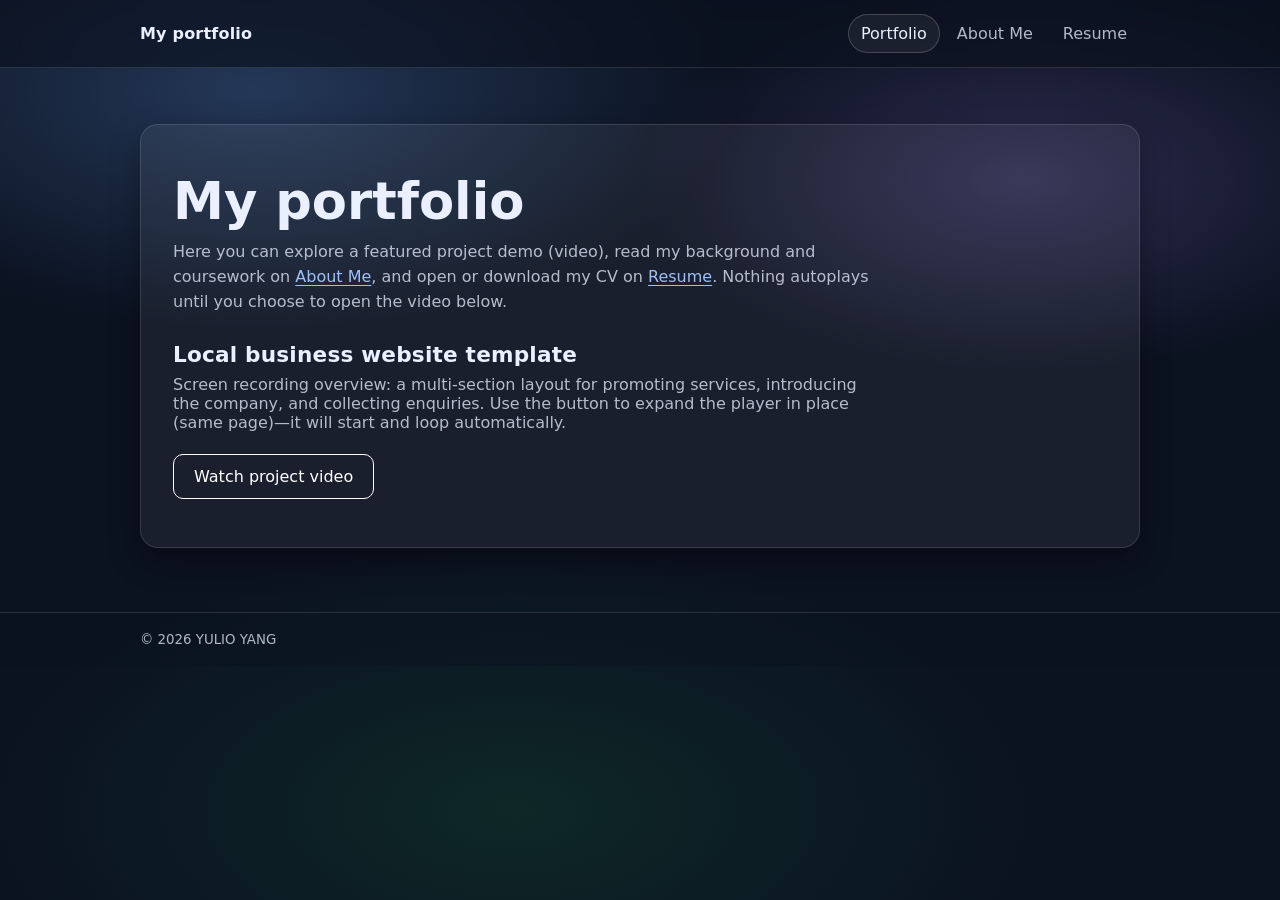
==== index.html @ 3e05c76d "remove large video file" ====
<!doctype html>
<html lang="en">
  <head>
    <meta charset="UTF-8" />
    <meta name="viewport" content="width=device-width, initial-scale=1.0" />
    <title>My portfolio</title>
    <link rel="stylesheet" href="./styles.css" />
  </head>
  <body>
    <header class="site-header">
      <nav class="nav" aria-label="Primary">
        <a class="brand" href="./index.html">My portfolio</a>
        <ul class="nav-links">
          <li><a class="is-active" href="./index.html">Portfolio</a></li>
          <li><a href="./about.html">About Me</a></li>
          <li><a href="./resume.html">Resume</a></li>
        </ul>
      </nav>
    </header>

    <main class="container">
      <section class="hero" aria-label="Home">
        <header class="site-intro">
          <h1>My portfolio</h1>
          <p class="muted site-intro-lead">
            Here you can explore a featured project demo (video), read my background and coursework on
            <a href="./about.html">About Me</a>, and open or download my CV on
            <a href="./resume.html">Resume</a>. Nothing autoplays until you choose to open the video below.
          </p>
        </header>

        <article class="portfolio-item">
          <h2 class="portfolio-item-title">Local business website template</h2>
          <p class="muted portfolio-item-desc">
            Screen recording overview: a multi-section layout for promoting services, introducing the company, and
            collecting enquiries. Use the button to expand the player in place (same page)—it will start and loop
            automatically.
          </p>

          <button
            type="button"
            class="btn btn-outline btn-expand"
            id="toggle-portfolio-video"
            aria-expanded="false"
            aria-controls="portfolio-video-panel"
          >
            Watch project video
          </button>

          <div id="portfolio-video-panel" class="video-expand-panel" hidden>
            <div class="embed-wrap media" aria-label="YouTube video">
              <iframe
                id="yt-embed"
                title="Local business website template — demo"
                allow="accelerometer; autoplay; clipboard-write; encrypted-media; gyroscope; picture-in-picture; web-share"
                allowfullscreen
                loading="lazy"
              ></iframe>
            </div>
            <p class="muted video-caption">
              This demo walks through a template tailored for a local business: clear service highlights, an
              about-the-company section, and an enquiry form so visitors can reach out or request more information.
            </p>
          </div>
        </article>
      </section>
    </main>

    <footer class="site-footer">
      <small>© <span id="year">2026</span> YULIO YANG</small>
    </footer>

    <script>
      (function () {
        var btn = document.getElementById("toggle-portfolio-video");
        var panel = document.getElementById("portfolio-video-panel");
        var iframe = document.getElementById("yt-embed");
        var ytBase = "https://www.youtube.com/embed/Iy7rHzOkc2o";
        var params =
          "autoplay=1&loop=1&playlist=Iy7rHzOkc2o&rel=0&modestbranding=1";
        if (!btn || !panel || !iframe) return;

        btn.addEventListener("click", function () {
          var willOpen = panel.hasAttribute("hidden");
          if (willOpen) {
            panel.removeAttribute("hidden");
            btn.setAttribute("aria-expanded", "true");
            if (!iframe.getAttribute("src")) {
              iframe.src = ytBase + "?" + params;
            }
            btn.textContent = "Hide project video";
          } else {
            panel.setAttribute("hidden", "");
            btn.setAttribute("aria-expanded", "false");
            iframe.src = "";
            btn.textContent = "Watch project video";
          }
        });
      })();
    </script>
  </body>
</html>
---- styles.css ----
:root{
  --bg: #0b1220;
  --panel: rgba(255, 255, 255, 0.06);
  --text: #eaf0ff;
  --muted: rgba(234, 240, 255, 0.75);
  --border: rgba(255, 255, 255, 0.12);
  --shadow: 0 12px 30px rgba(0, 0, 0, 0.35);
}

*{ box-sizing: border-box; }

html, body { height: 100%; }

body{
  margin: 0;
  font-family: ui-sans-serif, system-ui, -apple-system, Segoe UI, Roboto, Arial, "Noto Sans", "Liberation Sans", sans-serif;
  color: var(--text);
  background:
    radial-gradient(800px 400px at 20% 10%, rgba(110, 168, 254, 0.25), transparent 60%),
    radial-gradient(700px 350px at 80% 20%, rgba(167, 139, 250, 0.22), transparent 55%),
    radial-gradient(900px 450px at 40% 90%, rgba(34, 197, 94, 0.12), transparent 60%),
    var(--bg);
}

a{
  color: inherit;
  text-decoration: none;
}

.container{
  width: min(1000px, calc(100% - 2rem));
  margin: 0 auto;
  padding: 2rem 0 4rem;
}

.site-header{
  position: sticky;
  top: 0;
  z-index: 10;
  backdrop-filter: blur(10px);
  background: rgba(11, 18, 32, 0.65);
  border-bottom: 1px solid var(--border);
}

.nav{
  width: min(1000px, calc(100% - 2rem));
  margin: 0 auto;
  padding: 0.9rem 0;
  display: flex;
  align-items: center;
  justify-content: space-between;
  gap: 1rem;
}

.brand{
  font-weight: 700;
  letter-spacing: 0.2px;
}

.nav-links{
  list-style: none;
  padding: 0;
  margin: 0;
  display: flex;
  align-items: center;
  gap: 0.25rem;
}

.nav-links a{
  display: inline-flex;
  padding: 0.55rem 0.75rem;
  border-radius: 999px;
  border: 1px solid transparent;
  color: var(--muted);
}

.nav-links a:hover,
.nav-links a:focus-visible{
  color: var(--text);
  border-color: var(--border);
  background: rgba(255, 255, 255, 0.06);
  outline: none;
}

.hero{
  margin-top: 1.5rem;
  padding: 3rem 2rem;
  background: var(--panel);
  border: 1px solid var(--border);
  border-radius: 18px;
  box-shadow: var(--shadow);
}

.hero h1{
  margin: 0;
  font-size: clamp(2.2rem, 4vw, 3.2rem);
  line-height: 1.1;
}

.section{
  margin-top: 1.25rem;
  padding: 1.25rem 1.5rem;
  background: rgba(255, 255, 255, 0.04);
  border: 1px solid var(--border);
  border-radius: 16px;
}

.section h2{
  margin: 0 0 0.5rem;
  font-size: 1.1rem;
  letter-spacing: 0.2px;
}

.muted{
  margin: 0;
  color: var(--muted);
}

.resume-actions {
  display: flex;
  gap: 12px;
  margin-top: 20px;
  flex-wrap: wrap;
}

.btn {
  display: inline-block;
  padding: 12px 20px;
  border-radius: 10px;
  text-decoration: none;
  background: #ffffff;
  color: #111111;
  font-weight: 600;
  transition: 0.3s ease;
}

.btn:hover {
  opacity: 0.9;
  transform: translateY(-2px);
}

.btn-outline {
  background: transparent;
  border: 1px solid #ffffff;
  color: #ffffff;
}

/* About page layout */
.about-hero{
  display: grid;
  grid-template-columns: 1.25fr 0.75fr;
  gap: 1.25rem;
  align-items: start;
}

.about-title p{
  margin: 0.85rem 0 0;
  max-width: 70ch;
}

.about-badges{
  display: flex;
  flex-wrap: wrap;
  gap: 0.6rem;
  margin-top: 1rem;
}

.pill{
  display: inline-flex;
  align-items: center;
  gap: 0.4rem;
  padding: 0.45rem 0.7rem;
  border-radius: 999px;
  border: 1px solid var(--border);
  background: rgba(255, 255, 255, 0.05);
  color: var(--muted);
  font-size: 0.9rem;
}

.pill strong{
  color: var(--text);
  font-weight: 700;
}

.about-section{
  margin-top: 1.1rem;
  padding: 1rem 1rem;
  border-radius: 14px;
  border: 1px solid var(--border);
  background: rgba(255, 255, 255, 0.035);
}

.about-section h2{
  margin: 0 0 0.6rem;
  font-size: 1rem;
  letter-spacing: 0.2px;
}

.about-list{
  margin: 0;
  padding-left: 1.1rem;
  color: var(--muted);
  display: grid;
  gap: 0.35rem;
}

.about-list strong{
  color: var(--text);
}

.radar-card{
  border-radius: 16px;
  border: 1px solid var(--border);
  background: rgba(255, 255, 255, 0.04);
  padding: 1rem 1rem;
}

.radar-head h2{
  margin: 0;
  font-size: 1.05rem;
}

.radar-head p{
  margin: 0.5rem 0 0;
}

.radar-wrap{
  position: relative;
  margin-top: 0.75rem;
  display: grid;
  place-items: center;
  padding: 0.5rem 0.25rem 1.25rem;
}

.radar{
  width: min(320px, 100%);
  height: auto;
  overflow: visible;
}

.radar-grid polygon,
.radar-grid line{
  fill: none;
  stroke: rgba(255, 255, 255, 0.14);
  stroke-width: 1;
}

.radar-area{
  fill: rgba(110, 168, 254, 0.25);
  stroke: rgba(110, 168, 254, 0.55);
  stroke-width: 1.5;
}

.radar-line{
  fill: none;
  stroke: rgba(167, 139, 250, 0.7);
  stroke-width: 1.5;
}

.radar-label{
  position: absolute;
  font-size: 0.78rem;
  color: rgba(234, 240, 255, 0.9);
  background: rgba(11, 18, 32, 0.55);
  border: 1px solid rgba(255, 255, 255, 0.12);
  padding: 0.25rem 0.45rem;
  border-radius: 999px;
  backdrop-filter: blur(8px);
  white-space: nowrap;
}

.radar-top{ top: 0.1rem; left: 50%; transform: translateX(-50%); }
.radar-topRight{ top: 3.1rem; right: 0.2rem; }
.radar-bottomRight{ bottom: 3.1rem; right: 0.2rem; }
.radar-bottom{ bottom: 0.2rem; left: 50%; transform: translateX(-50%); }
.radar-bottomLeft{ bottom: 3.1rem; left: 0.2rem; }
.radar-topLeft{ top: 3.1rem; left: 0.2rem; }

.radar-legend{
  margin-top: 0.5rem;
  display: grid;
  gap: 0.4rem;
}

.legend-row{
  display: flex;
  justify-content: space-between;
  gap: 0.75rem;
  padding: 0.45rem 0.6rem;
  border-radius: 12px;
  border: 1px solid rgba(255, 255, 255, 0.10);
  background: rgba(255, 255, 255, 0.03);
  color: var(--muted);
  font-size: 0.9rem;
}

.legend-k{
  color: rgba(234, 240, 255, 0.9);
}

.legend-v{
  font-variant-numeric: tabular-nums;
}

.about-block .section-title{
  display: grid;
  gap: 0.35rem;
  margin-bottom: 0.8rem;
}

.about-block .section-title h2{
  margin: 0;
}

.about-block .section-title p{
  margin: 0;
}

.edu-grid{
  display: grid;
  gap: 1rem;
}

.edu-card{
  border-radius: 16px;
  border: 1px solid rgba(255, 255, 255, 0.12);
  background: rgba(255, 255, 255, 0.03);
  box-shadow: var(--shadow);
  padding: 1rem 1rem;
}

.edu-top{
  display: flex;
  align-items: flex-start;
  justify-content: space-between;
  gap: 1rem;
  flex-wrap: wrap;
}

.edu-program{
  font-weight: 800;
  letter-spacing: 0.2px;
  font-size: 1.05rem;
}

.edu-meta strong{
  color: var(--text);
}

.edu-badge{
  min-width: 140px;
  border-radius: 999px;
  padding: 0.6rem 0.85rem;
  border: 1px solid rgba(255, 255, 255, 0.16);
  background:
    radial-gradient(180px 90px at 30% 30%, rgba(110, 168, 254, 0.25), transparent 60%),
    radial-gradient(180px 90px at 70% 70%, rgba(167, 139, 250, 0.20), transparent 60%),
    rgba(255, 255, 255, 0.04);
}

.edu-badge-k{
  color: var(--muted);
  font-size: 0.78rem;
}

.edu-badge-v{
  font-weight: 800;
  margin-top: 0.1rem;
}

.edu-courses{
  margin-top: 0.9rem;
  display: grid;
  grid-template-columns: repeat(2, minmax(0, 1fr));
  gap: 0.9rem;
}

.course-group{
  border-radius: 14px;
  border: 1px solid rgba(255, 255, 255, 0.10);
  background: rgba(255, 255, 255, 0.02);
  padding: 0.8rem 0.85rem;
}

.course-title{
  font-weight: 700;
  margin-bottom: 0.45rem;
}

.course-group ul{
  margin: 0;
  padding-left: 1.1rem;
  color: var(--muted);
  display: grid;
  gap: 0.35rem;
}

.course-group strong{
  color: var(--text);
}

.skills-grid{
  display: grid;
  grid-template-columns: repeat(5, minmax(0, 1fr));
  gap: 0.9rem;
}

.skill-col{
  border-radius: 14px;
  border: 1px solid rgba(255, 255, 255, 0.10);
  background: rgba(255, 255, 255, 0.02);
  padding: 0.85rem 0.85rem;
}

.skill-title{
  font-weight: 800;
  margin-bottom: 0.55rem;
}

.skill-tags{
  display: flex;
  flex-wrap: wrap;
  gap: 0.45rem;
}

.tag{
  display: inline-flex;
  align-items: center;
  padding: 0.35rem 0.55rem;
  border-radius: 999px;
  border: 1px solid rgba(255, 255, 255, 0.12);
  background: rgba(255, 255, 255, 0.04);
  color: var(--muted);
  font-size: 0.85rem;
}

.nav-links a.is-active{
  color: var(--text);
  border-color: rgba(255, 255, 255, 0.18);
  background: rgba(255, 255, 255, 0.06);
}

.portfolio-item{
  margin-top: 1.5rem;
}

.portfolio-item-title{
  margin: 0 0 0.5rem;
  font-size: clamp(1.15rem, 2.2vw, 1.35rem);
  font-weight: 750;
  letter-spacing: 0.2px;
}

.portfolio-item-desc{
  margin: 0 0 1rem;
  max-width: 70ch;
}

.media{
  border-radius: 14px;
  overflow: hidden;
  border: 1px solid var(--border);
  background: rgba(0, 0, 0, 0.25);
  box-shadow: var(--shadow);
}

.media-video{
  display: block;
  width: 100%;
  height: auto;
}

.site-intro{
  margin-bottom: 1.75rem;
}

.site-intro h1{
  margin: 0 0 0.65rem;
}

.site-intro-lead{
  margin: 0;
  max-width: 72ch;
  line-height: 1.55;
}

.site-intro-lead a{
  color: rgba(167, 200, 255, 0.95);
  text-decoration: underline;
  text-underline-offset: 3px;
}

.site-intro-lead a:hover,
.site-intro-lead a:focus-visible{
  color: #eaf0ff;
  outline: none;
}

.video-expand-panel{
  margin-top: 1rem;
  display: grid;
  gap: 0.9rem;
}

.video-expand-panel[hidden]{
  display: none !important;
}

.embed-wrap{
  position: relative;
  padding-bottom: 56.25%;
  height: 0;
  overflow: hidden;
  border-radius: 14px;
}

.embed-wrap iframe{
  position: absolute;
  inset: 0;
  width: 100%;
  height: 100%;
  border: 0;
}

.video-caption{
  margin: 0;
  max-width: 72ch;
  line-height: 1.5;
}

button.btn{
  font: inherit;
  cursor: pointer;
}

.btn-expand{
  margin-top: 0.35rem;
}

.site-footer{
  border-top: 1px solid var(--border);
  background: rgba(11, 18, 32, 0.5);
}

.site-footer small{
  display: block;
  width: min(1000px, calc(100% - 2rem));
  margin: 0 auto;
  padding: 1.2rem 0;
  color: var(--muted);
}

@media (max-width: 560px){
  .nav{
    flex-direction: column;
    align-items: flex-start;
  }

  .nav-links{
    flex-wrap: wrap;
  }

  .about-hero{
    grid-template-columns: 1fr;
  }

  .edu-courses{
    grid-template-columns: 1fr;
  }

  .skills-grid{
    grid-template-columns: 1fr;
  }
}

@media (max-width: 920px){
  .about-hero{
    grid-template-columns: 1fr;
  }

  .skills-grid{
    grid-template-columns: repeat(2, minmax(0, 1fr));
  }
}
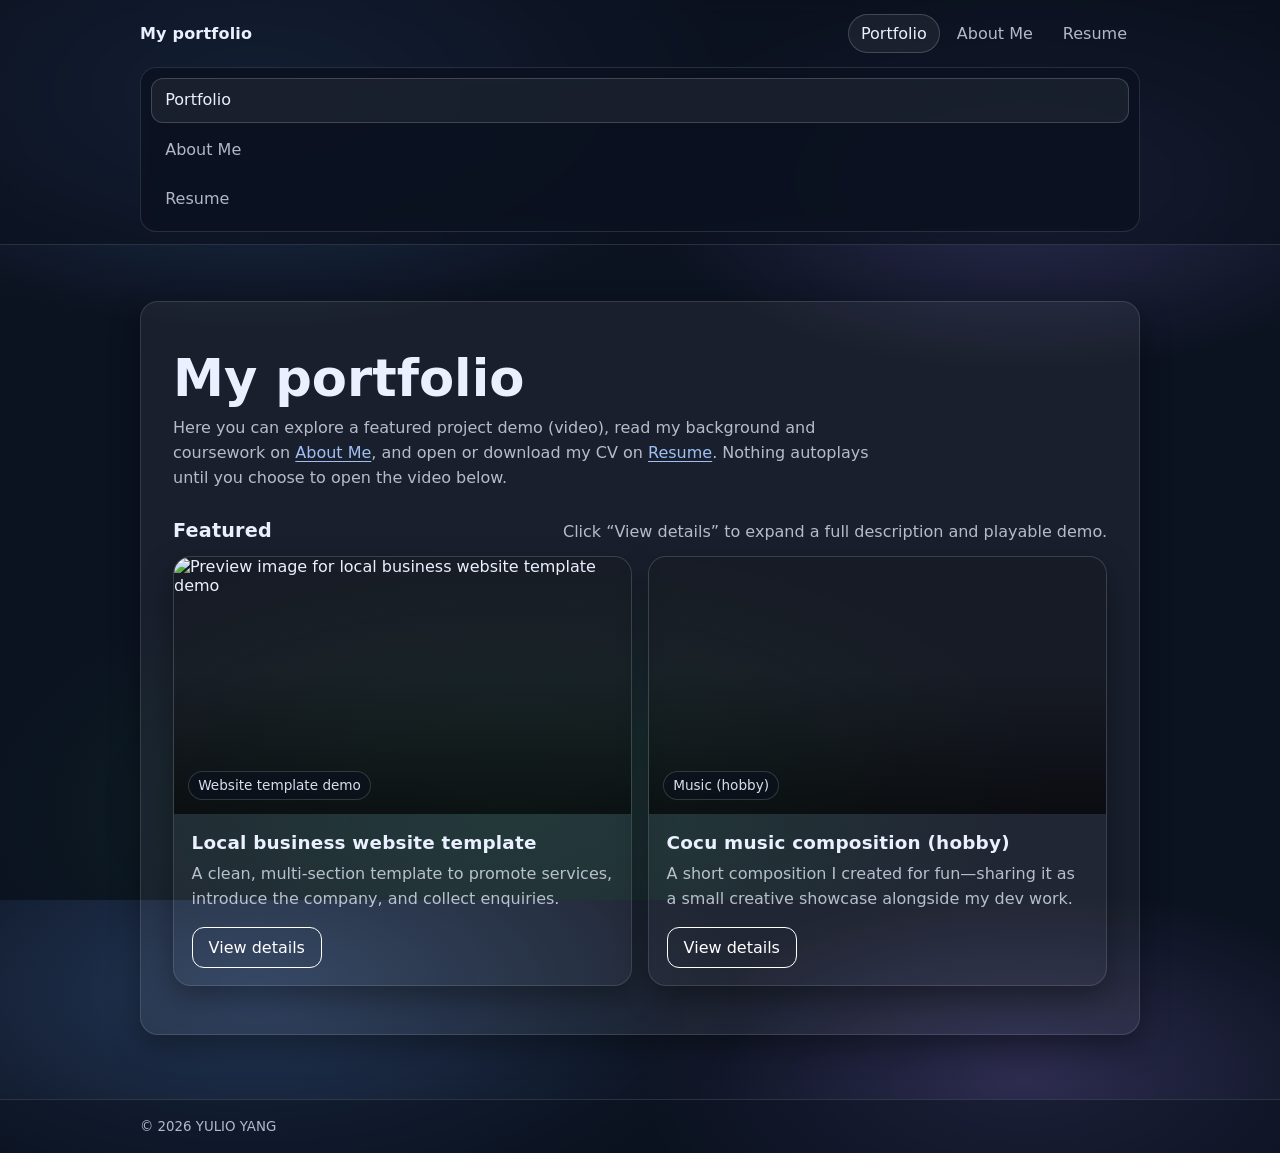
==== commit f581200e: "added back mp4 for music compo, layout of portfolio page and have different layout for mobile and ta" ====
--- a/index.html
+++ b/index.html
@@ -10,12 +10,20 @@
     <header class="site-header">
       <nav class="nav" aria-label="Primary">
         <a class="brand" href="./index.html">My portfolio</a>
+        <button class="nav-toggle" type="button" aria-label="Open menu" aria-expanded="false" aria-controls="mobile-nav">
+          <span class="nav-toggle-bars" aria-hidden="true"></span>
+        </button>
         <ul class="nav-links">
           <li><a class="is-active" href="./index.html">Portfolio</a></li>
           <li><a href="./about.html">About Me</a></li>
           <li><a href="./resume.html">Resume</a></li>
         </ul>
       </nav>
+      <div id="mobile-nav" class="nav-mobile" hidden>
+        <a class="nav-mobile-link is-active" href="./index.html">Portfolio</a>
+        <a class="nav-mobile-link" href="./about.html">About Me</a>
+        <a class="nav-mobile-link" href="./resume.html">Resume</a>
+      </div>
     </header>
 
     <main class="container">
@@ -29,40 +37,137 @@
           </p>
         </header>
 
-        <article class="portfolio-item">
-          <h2 class="portfolio-item-title">Local business website template</h2>
-          <p class="muted portfolio-item-desc">
-            Screen recording overview: a multi-section layout for promoting services, introducing the company, and
-            collecting enquiries. Use the button to expand the player in place (same page)—it will start and loop
-            automatically.
-          </p>
-
-          <button
-            type="button"
-            class="btn btn-outline btn-expand"
-            id="toggle-portfolio-video"
-            aria-expanded="false"
-            aria-controls="portfolio-video-panel"
-          >
-            Watch project video
-          </button>
-
-          <div id="portfolio-video-panel" class="video-expand-panel" hidden>
-            <div class="embed-wrap media" aria-label="YouTube video">
-              <iframe
-                id="yt-embed"
-                title="Local business website template — demo"
-                allow="accelerometer; autoplay; clipboard-write; encrypted-media; gyroscope; picture-in-picture; web-share"
-                allowfullscreen
-                loading="lazy"
-              ></iframe>
-            </div>
-            <p class="muted video-caption">
-              This demo walks through a template tailored for a local business: clear service highlights, an
-              about-the-company section, and an enquiry form so visitors can reach out or request more information.
-            </p>
+        <section class="portfolio-gallery" aria-label="Featured projects">
+          <header class="gallery-head">
+            <h2 class="gallery-title">Featured</h2>
+            <p class="muted">Click “View details” to expand a full description and playable demo.</p>
+          </header>
+
+          <div class="gallery-grid">
+            <article class="work-card" data-work>
+              <div class="work-preview media" aria-label="Project preview">
+                <img
+                  class="work-thumb"
+                  src="https://img.youtube.com/vi/Iy7rHzOkc2o/hqdefault.jpg"
+                  alt="Preview image for local business website template demo"
+                  loading="lazy"
+                />
+                <div class="work-preview-overlay" aria-hidden="true">
+                  <span class="work-preview-chip">Website template demo</span>
+                </div>
+              </div>
+
+              <div class="work-body">
+                <h3 class="work-title">Local business website template</h3>
+                <p class="muted work-desc">
+                  A clean, multi-section template to promote services, introduce the company, and collect enquiries.
+                </p>
+
+                <div class="work-actions">
+                  <button
+                    type="button"
+                    class="btn btn-outline work-btn"
+                    data-action="toggle-details"
+                    aria-expanded="false"
+                    aria-controls="work-details-1"
+                  >
+                    View details
+                  </button>
+                </div>
+
+                <div id="work-details-1" class="work-details" hidden>
+                  <div class="details-grid">
+                    <div>
+                      <h4 class="details-title">Background</h4>
+                      <p class="muted details-text">
+                        This demo walks through a template tailored for a local business: clear service highlights,
+                        an about-the-company section, and an enquiry form so visitors can reach out or request a quote.
+                      </p>
+
+                      <div class="details-tags" aria-label="Highlights">
+                        <span class="tag">Services sections</span>
+                        <span class="tag">Company intro</span>
+                        <span class="tag">Enquiry form</span>
+                      </div>
+                    </div>
+
+                    <div class="details-media">
+                      <div class="embed-wrap media" aria-label="YouTube video">
+                        <iframe
+                          data-yt
+                          title="Local business website template — demo"
+                          allow="accelerometer; autoplay; clipboard-write; encrypted-media; gyroscope; picture-in-picture; web-share"
+                          allowfullscreen
+                          loading="lazy"
+                        ></iframe>
+                      </div>
+                    </div>
+                  </div>
+                </div>
+              </div>
+            </article>
+
+            <article class="work-card" data-work>
+              <div class="work-preview media" aria-label="Video preview">
+                <video class="work-thumb-video" muted loop playsinline preload="metadata">
+                  <source src="./assets/portfolio.mp4" type="video/mp4" />
+                </video>
+                <div class="work-preview-overlay" aria-hidden="true">
+                  <span class="work-preview-chip">Music (hobby)</span>
+                </div>
+              </div>
+
+              <div class="work-body">
+                <h3 class="work-title">Cocu music composition (hobby)</h3>
+                <p class="muted work-desc">
+                  A short composition I created for fun—sharing it as a small creative showcase alongside my dev work.
+                </p>
+
+                <div class="work-actions">
+                  <button
+                    type="button"
+                    class="btn btn-outline work-btn"
+                    data-action="toggle-details"
+                    aria-expanded="false"
+                    aria-controls="work-details-2"
+                  >
+                    View details
+                  </button>
+                </div>
+
+                <div id="work-details-2" class="work-details" hidden>
+                  <div class="details-grid">
+                    <div>
+                      <h4 class="details-title">About this piece</h4>
+                      <p class="muted details-text">
+                        This is a Cocu music composition I made as a hobby. It’s here to show I also have creative
+                        skills and interest in composition/arrangement.
+                      </p>
+
+                      <div class="details-tags" aria-label="Highlights">
+                        <span class="tag">Composition</span>
+                        <span class="tag">Arrangement</span>
+                        <span class="tag">Creative hobby</span>
+                      </div>
+                    </div>
+
+                    <div class="details-media">
+                      <div class="media" aria-label="Music composition video">
+                        <video class="media-video" controls loop playsinline preload="metadata" data-local>
+                          <source src="./assets/portfolio.mp4" type="video/mp4" />
+                          Your browser does not support the video tag.
+                        </video>
+                      </div>
+                      <p class="muted video-caption">
+                        Tip: if autoplay is blocked, just press play once—then it will loop.
+                      </p>
+                    </div>
+                  </div>
+                </div>
+              </div>
+            </article>
           </div>
-        </article>
+        </section>
       </section>
     </main>
 
@@ -72,29 +177,85 @@
 
     <script>
       (function () {
-        var btn = document.getElementById("toggle-portfolio-video");
-        var panel = document.getElementById("portfolio-video-panel");
-        var iframe = document.getElementById("yt-embed");
+        // Mobile nav
+        var navBtn = document.querySelector(".nav-toggle");
+        var navPanel = document.getElementById("mobile-nav");
+        if (navBtn && navPanel) {
+          navBtn.addEventListener("click", function () {
+            var willOpen = navPanel.hasAttribute("hidden");
+            if (willOpen) {
+              navPanel.removeAttribute("hidden");
+              navBtn.setAttribute("aria-expanded", "true");
+              navBtn.setAttribute("aria-label", "Close menu");
+              document.documentElement.classList.add("nav-open");
+            } else {
+              navPanel.setAttribute("hidden", "");
+              navBtn.setAttribute("aria-expanded", "false");
+              navBtn.setAttribute("aria-label", "Open menu");
+              document.documentElement.classList.remove("nav-open");
+            }
+          });
+        }
+
+        // Autoplay muted preview videos (safe + lightweight)
+        document.querySelectorAll(".work-thumb-video").forEach(function (v) {
+          try { v.play(); } catch (e) {}
+        });
+
+        // Work card detail toggles (in-page expand)
         var ytBase = "https://www.youtube.com/embed/Iy7rHzOkc2o";
-        var params =
-          "autoplay=1&loop=1&playlist=Iy7rHzOkc2o&rel=0&modestbranding=1";
-        if (!btn || !panel || !iframe) return;
-
-        btn.addEventListener("click", function () {
-          var willOpen = panel.hasAttribute("hidden");
-          if (willOpen) {
-            panel.removeAttribute("hidden");
-            btn.setAttribute("aria-expanded", "true");
-            if (!iframe.getAttribute("src")) {
-              iframe.src = ytBase + "?" + params;
+        var ytParams = "autoplay=1&loop=1&playlist=Iy7rHzOkc2o&rel=0&modestbranding=1";
+
+        function closeWorkDetails(root) {
+          root.querySelectorAll("[data-action='toggle-details']").forEach(function (b) {
+            b.setAttribute("aria-expanded", "false");
+            b.textContent = "View details";
+          });
+          root.querySelectorAll(".work-details").forEach(function (p) {
+            p.setAttribute("hidden", "");
+          });
+          root.querySelectorAll("[data-yt]").forEach(function (f) {
+            f.setAttribute("src", "");
+          });
+          root.querySelectorAll("[data-local]").forEach(function (v) {
+            try { v.pause(); v.currentTime = 0; } catch (e) {}
+          });
+        }
+
+        document.querySelectorAll("[data-work]").forEach(function (card) {
+          var btn = card.querySelector("[data-action='toggle-details']");
+          if (!btn) return;
+
+          btn.addEventListener("click", function () {
+            var panelId = btn.getAttribute("aria-controls");
+            var panel = panelId ? document.getElementById(panelId) : null;
+            if (!panel) return;
+
+            var willOpen = panel.hasAttribute("hidden");
+
+            // close all other cards first
+            document.querySelectorAll("[data-work]").forEach(function (other) {
+              if (other !== card) closeWorkDetails(other);
+            });
+
+            if (willOpen) {
+              panel.removeAttribute("hidden");
+              btn.setAttribute("aria-expanded", "true");
+              btn.textContent = "Hide details";
+
+              var yt = panel.querySelector("[data-yt]");
+              if (yt && !yt.getAttribute("src")) {
+                yt.setAttribute("src", ytBase + "?" + ytParams);
+              }
+
+              var local = panel.querySelector("[data-local]");
+              if (local) {
+                try { local.play(); } catch (e) {}
+              }
+            } else {
+              closeWorkDetails(card);
             }
-            btn.textContent = "Hide project video";
-          } else {
-            panel.setAttribute("hidden", "");
-            btn.setAttribute("aria-expanded", "false");
-            iframe.src = "";
-            btn.textContent = "Watch project video";
-          }
+          });
         });
       })();
     </script>
--- a/styles.css
+++ b/styles.css
@@ -50,6 +50,81 @@
   align-items: center;
   justify-content: space-between;
   gap: 1rem;
+}
+
+.nav-toggle{
+  display: none;
+  width: 44px;
+  height: 40px;
+  border-radius: 12px;
+  border: 1px solid rgba(255, 255, 255, 0.14);
+  background: rgba(255, 255, 255, 0.04);
+  color: var(--text);
+  padding: 0;
+}
+
+.nav-toggle:hover,
+.nav-toggle:focus-visible{
+  border-color: rgba(255, 255, 255, 0.22);
+  background: rgba(255, 255, 255, 0.06);
+  outline: none;
+}
+
+.nav-toggle-bars{
+  display: inline-block;
+  width: 18px;
+  height: 2px;
+  background: rgba(234, 240, 255, 0.9);
+  border-radius: 999px;
+  position: relative;
+}
+
+.nav-toggle-bars::before,
+.nav-toggle-bars::after{
+  content: "";
+  position: absolute;
+  left: 0;
+  width: 18px;
+  height: 2px;
+  background: rgba(234, 240, 255, 0.9);
+  border-radius: 999px;
+}
+
+.nav-toggle-bars::before{ top: -6px; }
+.nav-toggle-bars::after{ top: 6px; }
+
+.nav-mobile{
+  width: min(1000px, calc(100% - 2rem));
+  margin: 0 auto 0.75rem;
+  border: 1px solid var(--border);
+  background: rgba(11, 18, 32, 0.75);
+  border-radius: 16px;
+  padding: 0.6rem;
+  display: grid;
+  gap: 0.25rem;
+  backdrop-filter: blur(10px);
+}
+
+.nav-mobile-link{
+  display: flex;
+  padding: 0.75rem 0.85rem;
+  border-radius: 12px;
+  color: var(--muted);
+  border: 1px solid transparent;
+}
+
+.nav-mobile-link:hover,
+.nav-mobile-link:focus-visible{
+  color: var(--text);
+  border-color: rgba(255, 255, 255, 0.14);
+  background: rgba(255, 255, 255, 0.05);
+  outline: none;
+}
+
+.nav-mobile-link.is-active{
+  color: var(--text);
+  border-color: rgba(255, 255, 255, 0.18);
+  background: rgba(255, 255, 255, 0.06);
 }
 
 .brand{
@@ -537,6 +612,137 @@
   margin-top: 0.35rem;
 }
 
+.portfolio-gallery{
+  margin-top: 1.25rem;
+}
+
+.gallery-head{
+  display: flex;
+  align-items: baseline;
+  justify-content: space-between;
+  gap: 1rem;
+  flex-wrap: wrap;
+  margin-bottom: 0.9rem;
+}
+
+.gallery-title{
+  margin: 0;
+  font-size: 1.2rem;
+  letter-spacing: 0.2px;
+}
+
+.gallery-grid{
+  display: grid;
+  grid-template-columns: repeat(2, minmax(0, 1fr));
+  gap: 1rem;
+}
+
+.work-card{
+  border-radius: 18px;
+  border: 1px solid rgba(255, 255, 255, 0.12);
+  background: rgba(255, 255, 255, 0.03);
+  overflow: hidden;
+  box-shadow: var(--shadow);
+}
+
+.work-preview{
+  position: relative;
+  border-radius: 0;
+  border: 0;
+  box-shadow: none;
+  background: rgba(0, 0, 0, 0.28);
+}
+
+.work-thumb,
+.work-thumb-video{
+  display: block;
+  width: 100%;
+  aspect-ratio: 16 / 9;
+  object-fit: cover;
+}
+
+.work-preview-overlay{
+  position: absolute;
+  inset: 0;
+  background: linear-gradient(to top, rgba(0,0,0,0.55), rgba(0,0,0,0.0) 55%);
+  display: flex;
+  align-items: flex-end;
+  padding: 0.9rem;
+}
+
+.work-preview-chip{
+  display: inline-flex;
+  padding: 0.35rem 0.55rem;
+  border-radius: 999px;
+  border: 1px solid rgba(255, 255, 255, 0.16);
+  background: rgba(11, 18, 32, 0.55);
+  color: rgba(234, 240, 255, 0.92);
+  font-size: 0.85rem;
+  backdrop-filter: blur(8px);
+}
+
+.work-body{
+  padding: 1.1rem 1.1rem 1.05rem;
+}
+
+.work-title{
+  margin: 0;
+  font-size: 1.15rem;
+  letter-spacing: 0.2px;
+}
+
+.work-desc{
+  margin-top: 0.6rem;
+  line-height: 1.55;
+  max-width: 70ch;
+}
+
+.work-actions{
+  margin-top: 0.95rem;
+  display: flex;
+  gap: 0.75rem;
+  flex-wrap: wrap;
+}
+
+.work-btn{
+  padding: 10px 16px;
+  border-radius: 12px;
+}
+
+.work-details{
+  margin-top: 1rem;
+  padding-top: 1rem;
+  border-top: 1px solid rgba(255, 255, 255, 0.10);
+}
+
+.details-grid{
+  display: grid;
+  grid-template-columns: 1.05fr 0.95fr;
+  gap: 1rem;
+  align-items: start;
+}
+
+.details-title{
+  margin: 0 0 0.55rem;
+  font-size: 1rem;
+}
+
+.details-text{
+  margin: 0;
+  line-height: 1.6;
+}
+
+.details-tags{
+  margin-top: 0.85rem;
+  display: flex;
+  flex-wrap: wrap;
+  gap: 0.45rem;
+}
+
+.details-media .video-caption{
+  margin-top: 0.75rem;
+}
+
 .site-footer{
   border-top: 1px solid var(--border);
   background: rgba(11, 18, 32, 0.5);
@@ -582,3 +788,32 @@
     grid-template-columns: repeat(2, minmax(0, 1fr));
   }
 }
+
+@media (max-width: 760px){
+  .nav{
+    flex-direction: row;
+    align-items: center;
+  }
+
+  .nav-toggle{
+    display: inline-flex;
+    align-items: center;
+    justify-content: center;
+  }
+
+  .nav-links{
+    display: none;
+  }
+
+  .gallery-grid{
+    grid-template-columns: 1fr;
+  }
+
+  .hero{
+    padding: 2.25rem 1.25rem;
+  }
+
+  .details-grid{
+    grid-template-columns: 1fr;
+  }
+}
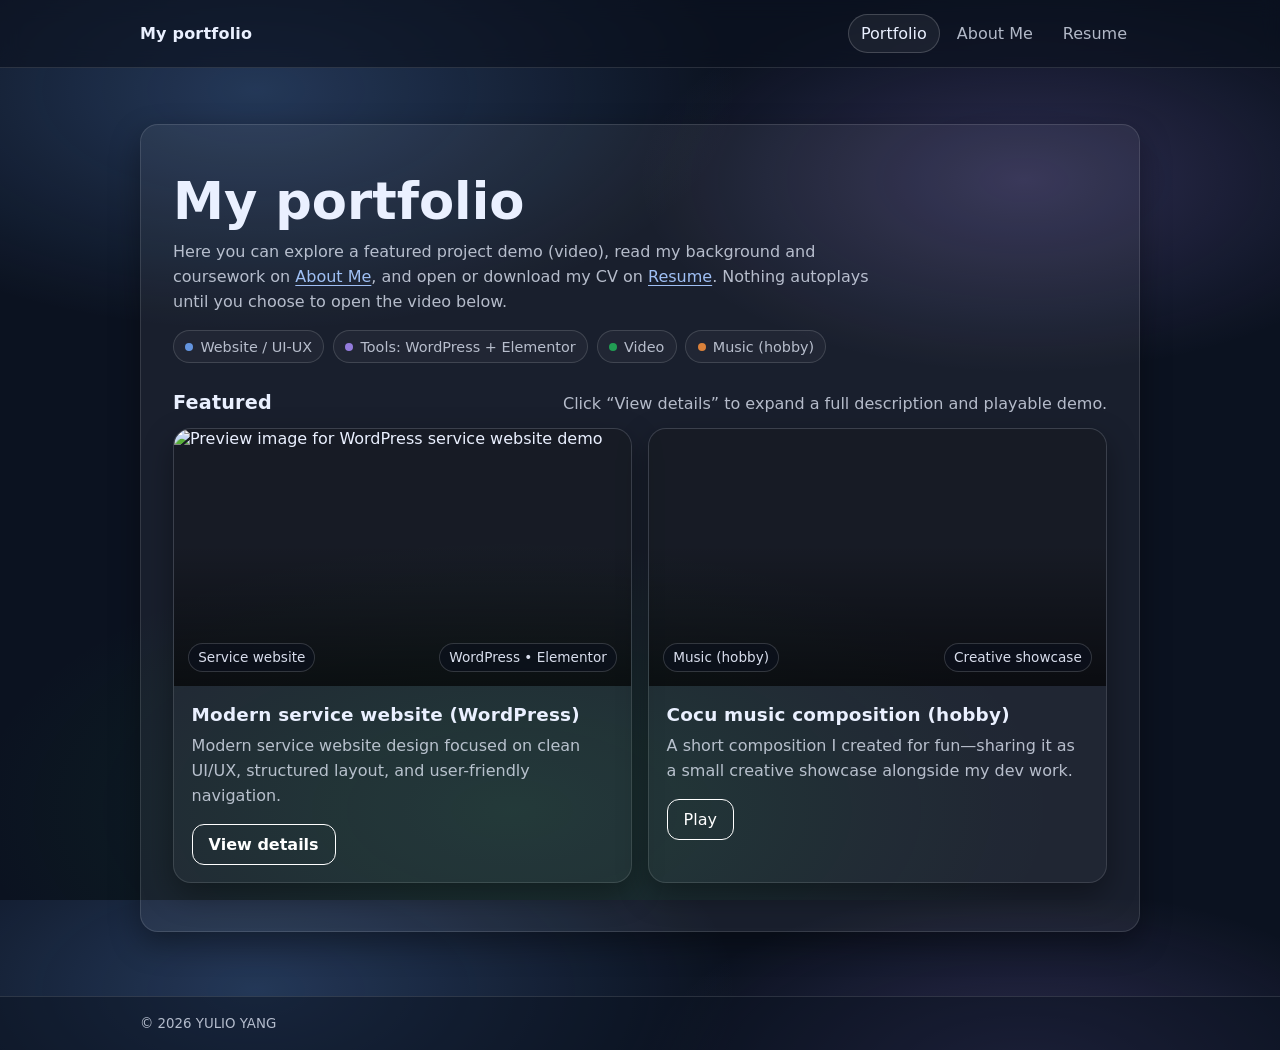
==== commit e0542abb: "change the menu nav to its rigth place also make full witdh for the portfolio vid" ====
--- a/index.html
+++ b/index.html
@@ -35,6 +35,12 @@
             <a href="./about.html">About Me</a>, and open or download my CV on
             <a href="./resume.html">Resume</a>. Nothing autoplays until you choose to open the video below.
           </p>
+          <div class="categories" aria-label="Categories">
+            <span class="category-pill"><span class="category-dot"></span> Website / UI-UX</span>
+            <span class="category-pill"><span class="category-dot purple"></span> Tools: WordPress + Elementor</span>
+            <span class="category-pill"><span class="category-dot green"></span> Video</span>
+            <span class="category-pill"><span class="category-dot orange"></span> Music (hobby)</span>
+          </div>
         </header>
 
         <section class="portfolio-gallery" aria-label="Featured projects">
@@ -44,76 +50,42 @@
           </header>
 
           <div class="gallery-grid">
-            <article class="work-card" data-work>
-              <div class="work-preview media" aria-label="Project preview">
-                <img
-                  class="work-thumb"
-                  src="https://img.youtube.com/vi/Iy7rHzOkc2o/hqdefault.jpg"
-                  alt="Preview image for local business website template demo"
-                  loading="lazy"
-                />
-                <div class="work-preview-overlay" aria-hidden="true">
-                  <span class="work-preview-chip">Website template demo</span>
+            <article class="work-card">
+              <a class="work-link" href="./wordpress-service.html" aria-label="Open details: WordPress service website demo">
+                <div class="work-preview media" aria-label="Project preview">
+                  <img
+                    class="work-thumb"
+                    src="https://img.youtube.com/vi/Iy7rHzOkc2o/hqdefault.jpg"
+                    alt="Preview image for WordPress service website demo"
+                    loading="lazy"
+                  />
+                  <div class="work-preview-overlay" aria-hidden="true">
+                    <span class="work-preview-chip">Service website</span>
+                    <span class="work-preview-meta">WordPress • Elementor</span>
+                  </div>
                 </div>
-              </div>
+              </a>
 
               <div class="work-body">
-                <h3 class="work-title">Local business website template</h3>
+                <h3 class="work-title">Modern service website (WordPress)</h3>
                 <p class="muted work-desc">
-                  A clean, multi-section template to promote services, introduce the company, and collect enquiries.
+                  Modern service website design focused on clean UI/UX, structured layout, and user-friendly navigation.
                 </p>
 
                 <div class="work-actions">
-                  <button
-                    type="button"
-                    class="btn btn-outline work-btn"
-                    data-action="toggle-details"
-                    aria-expanded="false"
-                    aria-controls="work-details-1"
-                  >
-                    View details
-                  </button>
-                </div>
-
-                <div id="work-details-1" class="work-details" hidden>
-                  <div class="details-grid">
-                    <div>
-                      <h4 class="details-title">Background</h4>
-                      <p class="muted details-text">
-                        This demo walks through a template tailored for a local business: clear service highlights,
-                        an about-the-company section, and an enquiry form so visitors can reach out or request a quote.
-                      </p>
-
-                      <div class="details-tags" aria-label="Highlights">
-                        <span class="tag">Services sections</span>
-                        <span class="tag">Company intro</span>
-                        <span class="tag">Enquiry form</span>
-                      </div>
-                    </div>
-
-                    <div class="details-media">
-                      <div class="embed-wrap media" aria-label="YouTube video">
-                        <iframe
-                          data-yt
-                          title="Local business website template — demo"
-                          allow="accelerometer; autoplay; clipboard-write; encrypted-media; gyroscope; picture-in-picture; web-share"
-                          allowfullscreen
-                          loading="lazy"
-                        ></iframe>
-                      </div>
-                    </div>
-                  </div>
+                  <a class="btn btn-outline work-btn" href="./wordpress-service.html">View details</a>
                 </div>
               </div>
             </article>
 
-            <article class="work-card" data-work>
+            <article class="work-card">
               <div class="work-preview media" aria-label="Video preview">
                 <video class="work-thumb-video" muted loop playsinline preload="metadata">
                   <source src="./assets/portfolio.mp4" type="video/mp4" />
                 </video>
                 <div class="work-preview-overlay" aria-hidden="true">
                   <span class="work-preview-chip">Music (hobby)</span>
+                  <span class="work-preview-meta">Creative showcase</span>
                 </div>
               </div>
 
@@ -124,45 +96,7 @@
                 </p>
 
                 <div class="work-actions">
-                  <button
-                    type="button"
-                    class="btn btn-outline work-btn"
-                    data-action="toggle-details"
-                    aria-expanded="false"
-                    aria-controls="work-details-2"
-                  >
-                    View details
-                  </button>
-                </div>
-
-                <div id="work-details-2" class="work-details" hidden>
-                  <div class="details-grid">
-                    <div>
-                      <h4 class="details-title">About this piece</h4>
-                      <p class="muted details-text">
-                        This is a Cocu music composition I made as a hobby. It’s here to show I also have creative
-                        skills and interest in composition/arrangement.
-                      </p>
-
-                      <div class="details-tags" aria-label="Highlights">
-                        <span class="tag">Composition</span>
-                        <span class="tag">Arrangement</span>
-                        <span class="tag">Creative hobby</span>
-                      </div>
-                    </div>
-
-                    <div class="details-media">
-                      <div class="media" aria-label="Music composition video">
-                        <video class="media-video" controls loop playsinline preload="metadata" data-local>
-                          <source src="./assets/portfolio.mp4" type="video/mp4" />
-                          Your browser does not support the video tag.
-                        </video>
-                      </div>
-                      <p class="muted video-caption">
-                        Tip: if autoplay is blocked, just press play once—then it will loop.
-                      </p>
-                    </div>
-                  </div>
+                  <button type="button" class="btn btn-outline work-btn" id="open-music">Play</button>
                 </div>
               </div>
             </article>
@@ -202,61 +136,18 @@
           try { v.play(); } catch (e) {}
         });
 
-        // Work card detail toggles (in-page expand)
-        var ytBase = "https://www.youtube.com/embed/Iy7rHzOkc2o";
-        var ytParams = "autoplay=1&loop=1&playlist=Iy7rHzOkc2o&rel=0&modestbranding=1";
-
-        function closeWorkDetails(root) {
-          root.querySelectorAll("[data-action='toggle-details']").forEach(function (b) {
-            b.setAttribute("aria-expanded", "false");
-            b.textContent = "View details";
-          });
-          root.querySelectorAll(".work-details").forEach(function (p) {
-            p.setAttribute("hidden", "");
-          });
-          root.querySelectorAll("[data-yt]").forEach(function (f) {
-            f.setAttribute("src", "");
-          });
-          root.querySelectorAll("[data-local]").forEach(function (v) {
-            try { v.pause(); v.currentTime = 0; } catch (e) {}
+        // Quick play button for the music preview card
+        var playBtn = document.getElementById("open-music");
+        var preview = document.querySelector(".work-thumb-video");
+        if (playBtn && preview) {
+          playBtn.addEventListener("click", function () {
+            try {
+              preview.muted = false;
+              preview.controls = true;
+              preview.play();
+            } catch (e) {}
           });
         }
-
-        document.querySelectorAll("[data-work]").forEach(function (card) {
-          var btn = card.querySelector("[data-action='toggle-details']");
-          if (!btn) return;
-
-          btn.addEventListener("click", function () {
-            var panelId = btn.getAttribute("aria-controls");
-            var panel = panelId ? document.getElementById(panelId) : null;
-            if (!panel) return;
-
-            var willOpen = panel.hasAttribute("hidden");
-
-            // close all other cards first
-            document.querySelectorAll("[data-work]").forEach(function (other) {
-              if (other !== card) closeWorkDetails(other);
-            });
-
-            if (willOpen) {
-              panel.removeAttribute("hidden");
-              btn.setAttribute("aria-expanded", "true");
-              btn.textContent = "Hide details";
-
-              var yt = panel.querySelector("[data-yt]");
-              if (yt && !yt.getAttribute("src")) {
-                yt.setAttribute("src", ytBase + "?" + ytParams);
-              }
-
-              var local = panel.querySelector("[data-local]");
-              if (local) {
-                try { local.play(); } catch (e) {}
-              }
-            } else {
-              closeWorkDetails(card);
-            }
-          });
-        });
       })();
     </script>
   </body>
--- a/styles.css
+++ b/styles.css
@@ -100,7 +100,7 @@
   background: rgba(11, 18, 32, 0.75);
   border-radius: 16px;
   padding: 0.6rem;
-  display: grid;
+  display: none;
   gap: 0.25rem;
   backdrop-filter: blur(10px);
 }
@@ -667,6 +667,8 @@
   background: linear-gradient(to top, rgba(0,0,0,0.55), rgba(0,0,0,0.0) 55%);
   display: flex;
   align-items: flex-end;
+  justify-content: space-between;
+  gap: 0.75rem;
   padding: 0.9rem;
 }
 
@@ -681,6 +683,128 @@
   backdrop-filter: blur(8px);
 }
 
+.work-preview-meta{
+  display: inline-flex;
+  align-items: center;
+  gap: 0.5rem;
+  padding: 0.35rem 0.55rem;
+  border-radius: 999px;
+  border: 1px solid rgba(255, 255, 255, 0.16);
+  background: rgba(11, 18, 32, 0.55);
+  color: rgba(234, 240, 255, 0.92);
+  font-size: 0.85rem;
+  backdrop-filter: blur(8px);
+}
+
+.categories{
+  margin-top: 1rem;
+  display: flex;
+  flex-wrap: wrap;
+  gap: 0.55rem;
+}
+
+.category-pill{
+  display: inline-flex;
+  align-items: center;
+  gap: 0.45rem;
+  padding: 0.45rem 0.7rem;
+  border-radius: 999px;
+  border: 1px solid rgba(255, 255, 255, 0.14);
+  background: rgba(255, 255, 255, 0.035);
+  color: var(--muted);
+  font-size: 0.9rem;
+}
+
+.category-dot{
+  width: 8px;
+  height: 8px;
+  border-radius: 999px;
+  background: rgba(110, 168, 254, 0.85);
+}
+
+.category-dot.purple{ background: rgba(167, 139, 250, 0.85); }
+.category-dot.green{ background: rgba(34, 197, 94, 0.75); }
+.category-dot.orange{ background: rgba(251, 146, 60, 0.85); }
+
+.work-link{
+  color: inherit;
+}
+
+.work-link:focus-visible{
+  outline: 2px solid rgba(110, 168, 254, 0.7);
+  outline-offset: 3px;
+  border-radius: 14px;
+}
+
+.work-card:hover{
+  transform: translateY(-2px);
+  transition: transform 180ms ease;
+}
+
+.work-card{
+  transition: transform 180ms ease;
+}
+
+.detail-page .container{
+  width: min(1100px, calc(100% - 2rem));
+}
+
+.detail-hero{
+  margin-top: 1.5rem;
+  padding: 2.5rem 2rem;
+  background: var(--panel);
+  border: 1px solid var(--border);
+  border-radius: 18px;
+  box-shadow: var(--shadow);
+}
+
+.detail-hero h1{
+  margin: 0;
+  font-size: clamp(2rem, 3.5vw, 2.6rem);
+  line-height: 1.12;
+}
+
+.detail-sub{
+  margin-top: 0.85rem;
+  max-width: 85ch;
+  line-height: 1.55;
+}
+
+.detail-video{
+  margin-top: 1.25rem;
+}
+
+.detail-content{
+  margin-top: 1.25rem;
+}
+
+.detail-block{
+  margin-top: 1rem;
+  padding: 1.25rem 1.25rem;
+  border-radius: 16px;
+  border: 1px solid rgba(255, 255, 255, 0.12);
+  background: rgba(255, 255, 255, 0.03);
+}
+
+.detail-block h2{
+  margin: 0 0 0.6rem;
+  font-size: 1.05rem;
+}
+
+.detail-list{
+  margin: 0;
+  padding-left: 1.2rem;
+  color: var(--muted);
+  display: grid;
+  gap: 0.35rem;
+}
+
+.hashes{
+  margin-top: 0.75rem;
+  color: rgba(234, 240, 255, 0.85);
+  font-size: 0.95rem;
+}
+
 .work-body{
   padding: 1.1rem 1.1rem 1.05rem;
 }
@@ -805,6 +929,10 @@
     display: none;
   }
 
+  .nav-mobile{
+    display: grid;
+  }
+
   .gallery-grid{
     grid-template-columns: 1fr;
   }
@@ -816,4 +944,8 @@
   .details-grid{
     grid-template-columns: 1fr;
   }
-}
+
+  .detail-hero{
+    padding: 2.1rem 1.25rem;
+  }
+}
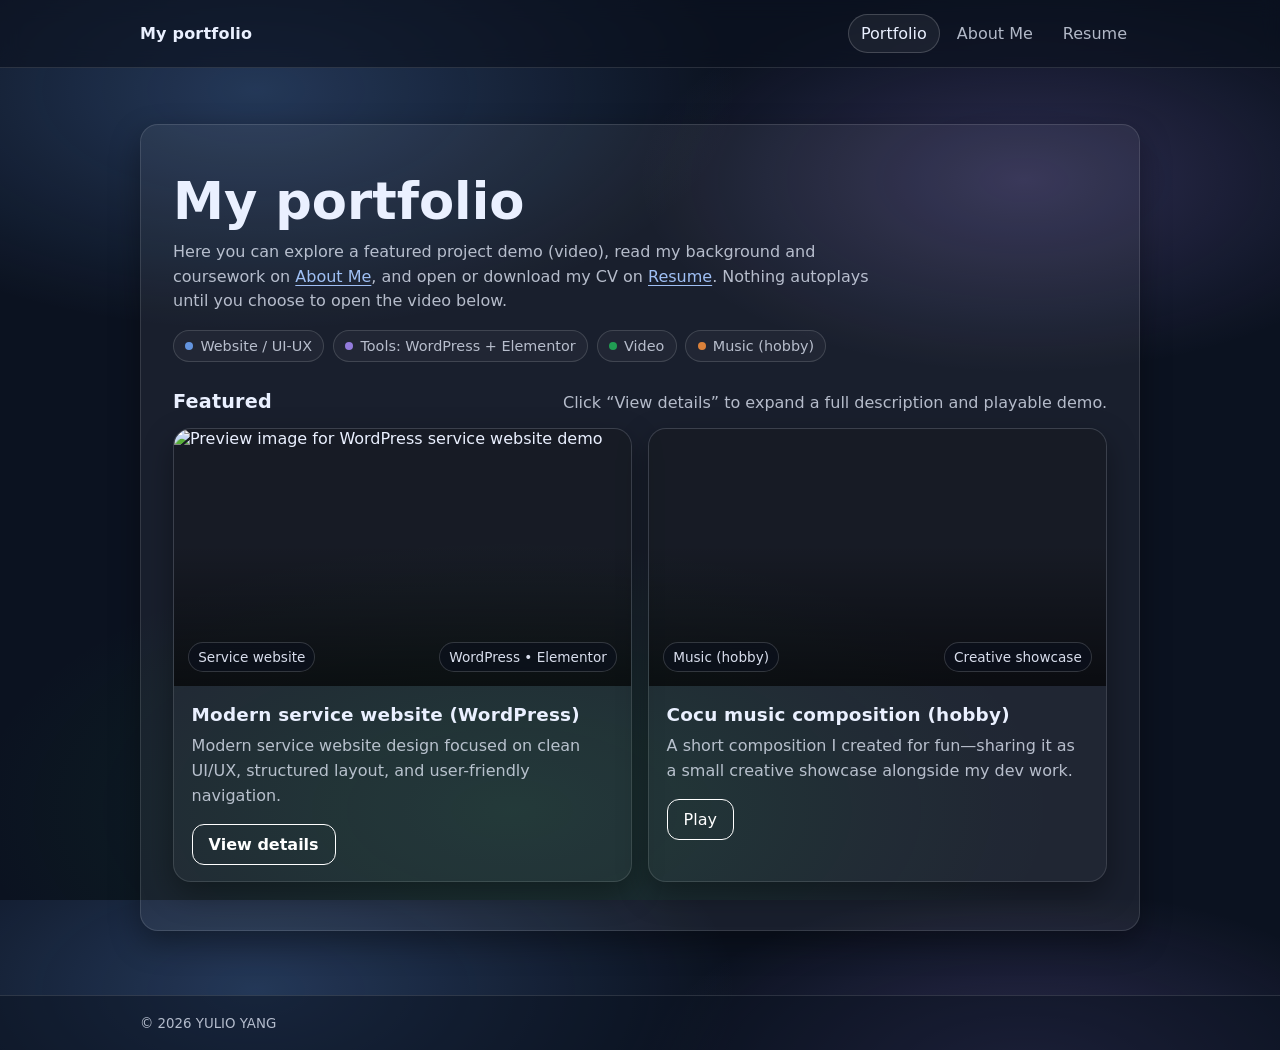
==== commit aff33f5d: "change burger menu" ====
--- a/index.html
+++ b/index.html
@@ -1,154 +1,221 @@
-<!doctype html>
-<html lang="en">
-  <head>
-    <meta charset="UTF-8" />
-    <meta name="viewport" content="width=device-width, initial-scale=1.0" />
-    <title>My portfolio</title>
-    <link rel="stylesheet" href="./styles.css" />
-  </head>
-  <body>
-    <header class="site-header">
-      <nav class="nav" aria-label="Primary">
-        <a class="brand" href="./index.html">My portfolio</a>
-        <button class="nav-toggle" type="button" aria-label="Open menu" aria-expanded="false" aria-controls="mobile-nav">
-          <span class="nav-toggle-bars" aria-hidden="true"></span>
-        </button>
-        <ul class="nav-links">
-          <li><a class="is-active" href="./index.html">Portfolio</a></li>
-          <li><a href="./about.html">About Me</a></li>
-          <li><a href="./resume.html">Resume</a></li>
-        </ul>
-      </nav>
-      <div id="mobile-nav" class="nav-mobile" hidden>
-        <a class="nav-mobile-link is-active" href="./index.html">Portfolio</a>
-        <a class="nav-mobile-link" href="./about.html">About Me</a>
-        <a class="nav-mobile-link" href="./resume.html">Resume</a>
-      </div>
-    </header>
-
-    <main class="container">
-      <section class="hero" aria-label="Home">
-        <header class="site-intro">
-          <h1>My portfolio</h1>
-          <p class="muted site-intro-lead">
-            Here you can explore a featured project demo (video), read my background and coursework on
-            <a href="./about.html">About Me</a>, and open or download my CV on
-            <a href="./resume.html">Resume</a>. Nothing autoplays until you choose to open the video below.
-          </p>
-          <div class="categories" aria-label="Categories">
-            <span class="category-pill"><span class="category-dot"></span> Website / UI-UX</span>
-            <span class="category-pill"><span class="category-dot purple"></span> Tools: WordPress + Elementor</span>
-            <span class="category-pill"><span class="category-dot green"></span> Video</span>
-            <span class="category-pill"><span class="category-dot orange"></span> Music (hobby)</span>
-          </div>
-        </header>
-
-        <section class="portfolio-gallery" aria-label="Featured projects">
-          <header class="gallery-head">
-            <h2 class="gallery-title">Featured</h2>
-            <p class="muted">Click “View details” to expand a full description and playable demo.</p>
-          </header>
-
-          <div class="gallery-grid">
-            <article class="work-card">
-              <a class="work-link" href="./wordpress-service.html" aria-label="Open details: WordPress service website demo">
-                <div class="work-preview media" aria-label="Project preview">
-                  <img
-                    class="work-thumb"
-                    src="https://img.youtube.com/vi/Iy7rHzOkc2o/hqdefault.jpg"
-                    alt="Preview image for WordPress service website demo"
-                    loading="lazy"
-                  />
-                  <div class="work-preview-overlay" aria-hidden="true">
-                    <span class="work-preview-chip">Service website</span>
-                    <span class="work-preview-meta">WordPress • Elementor</span>
-                  </div>
-                </div>
-              </a>
-
-              <div class="work-body">
-                <h3 class="work-title">Modern service website (WordPress)</h3>
-                <p class="muted work-desc">
-                  Modern service website design focused on clean UI/UX, structured layout, and user-friendly navigation.
-                </p>
-
-                <div class="work-actions">
-                  <a class="btn btn-outline work-btn" href="./wordpress-service.html">View details</a>
-                </div>
-              </div>
-            </article>
-
-            <article class="work-card">
-              <div class="work-preview media" aria-label="Video preview">
-                <video class="work-thumb-video" muted loop playsinline preload="metadata">
-                  <source src="./assets/portfolio.mp4" type="video/mp4" />
-                </video>
-                <div class="work-preview-overlay" aria-hidden="true">
-                  <span class="work-preview-chip">Music (hobby)</span>
-                  <span class="work-preview-meta">Creative showcase</span>
-                </div>
-              </div>
-
-              <div class="work-body">
-                <h3 class="work-title">Cocu music composition (hobby)</h3>
-                <p class="muted work-desc">
-                  A short composition I created for fun—sharing it as a small creative showcase alongside my dev work.
-                </p>
-
-                <div class="work-actions">
-                  <button type="button" class="btn btn-outline work-btn" id="open-music">Play</button>
-                </div>
-              </div>
-            </article>
-          </div>
-        </section>
-      </section>
-    </main>
-
-    <footer class="site-footer">
-      <small>© <span id="year">2026</span> YULIO YANG</small>
-    </footer>
-
-    <script>
-      (function () {
-        // Mobile nav
-        var navBtn = document.querySelector(".nav-toggle");
-        var navPanel = document.getElementById("mobile-nav");
-        if (navBtn && navPanel) {
-          navBtn.addEventListener("click", function () {
-            var willOpen = navPanel.hasAttribute("hidden");
-            if (willOpen) {
-              navPanel.removeAttribute("hidden");
-              navBtn.setAttribute("aria-expanded", "true");
-              navBtn.setAttribute("aria-label", "Close menu");
-              document.documentElement.classList.add("nav-open");
-            } else {
-              navPanel.setAttribute("hidden", "");
-              navBtn.setAttribute("aria-expanded", "false");
-              navBtn.setAttribute("aria-label", "Open menu");
-              document.documentElement.classList.remove("nav-open");
-            }
-          });
-        }
-
-        // Autoplay muted preview videos (safe + lightweight)
-        document.querySelectorAll(".work-thumb-video").forEach(function (v) {
-          try { v.play(); } catch (e) {}
-        });
-
-        // Quick play button for the music preview card
-        var playBtn = document.getElementById("open-music");
-        var preview = document.querySelector(".work-thumb-video");
-        if (playBtn && preview) {
-          playBtn.addEventListener("click", function () {
-            try {
-              preview.muted = false;
-              preview.controls = true;
-              preview.play();
-            } catch (e) {}
-          });
-        }
-      })();
-    </script>
-  </body>
-</html>
+<!doctype html>
+<html lang="en">
+  <head>
+    <meta charset="UTF-8" />
+    <meta name="viewport" content="width=device-width, initial-scale=1.0" />
+    <title>My portfolio</title>
+    <link rel="stylesheet" href="./styles.css" />
+  </head>
+  <body>
+    <header class="site-header">
+      <nav class="nav" aria-label="Primary">
+        <a class="brand" href="./index.html">My portfolio</a>
+        <button class="nav-toggle" type="button" aria-label="Open menu" aria-expanded="false" aria-controls="mobile-nav">
+          <span class="nav-toggle-bars" aria-hidden="true"></span>
+        </button>
+        <ul class="nav-links">
+          <li><a class="is-active" href="./index.html">Portfolio</a></li>
+          <li><a href="./about.html">About Me</a></li>
+          <li><a href="./resume.html">Resume</a></li>
+        </ul>
+      </nav>
+      <div id="mobile-nav" class="nav-mobile" hidden>
+        <a class="nav-mobile-link is-active" href="./index.html">Portfolio</a>
+        <a class="nav-mobile-link" href="./about.html">About Me</a>
+        <a class="nav-mobile-link" href="./resume.html">Resume</a>
+      </div>
+      <div class="nav-backdrop" hidden aria-hidden="true"></div>
+    </header>
+
+    <main class="container">
+      <section class="hero" aria-label="Home">
+        <header class="site-intro">
+          <h1>My portfolio</h1>
+          <p class="muted site-intro-lead">
+            Here you can explore a featured project demo (video), read my background and coursework on
+            <a href="./about.html">About Me</a>, and open or download my CV on
+            <a href="./resume.html">Resume</a>. Nothing autoplays until you choose to open the video below.
+          </p>
+          <div class="categories" aria-label="Categories">
+            <span class="category-pill"><span class="category-dot"></span> Website / UI-UX</span>
+            <span class="category-pill"><span class="category-dot purple"></span> Tools: WordPress + Elementor</span>
+            <span class="category-pill"><span class="category-dot green"></span> Video</span>
+            <span class="category-pill"><span class="category-dot orange"></span> Music (hobby)</span>
+          </div>
+        </header>
+
+        <section class="portfolio-gallery" aria-label="Featured projects">
+          <header class="gallery-head">
+            <h2 class="gallery-title">Featured</h2>
+            <p class="muted">Click “View details” to expand a full description and playable demo.</p>
+          </header>
+
+          <div class="gallery-grid">
+            <article class="work-card">
+              <a class="work-link" href="./wordpress-service.html" aria-label="Open details: WordPress service website demo">
+                <div class="work-preview media" aria-label="Project preview">
+                  <img
+                    class="work-thumb"
+                    src="https://img.youtube.com/vi/Iy7rHzOkc2o/hqdefault.jpg"
+                    alt="Preview image for WordPress service website demo"
+                    loading="lazy"
+                  />
+                  <div class="work-preview-overlay" aria-hidden="true">
+                    <span class="work-preview-chip">Service website</span>
+                    <span class="work-preview-meta">WordPress • Elementor</span>
+                  </div>
+                </div>
+              </a>
+
+              <div class="work-body">
+                <h3 class="work-title">Modern service website (WordPress)</h3>
+                <p class="muted work-desc">
+                  Modern service website design focused on clean UI/UX, structured layout, and user-friendly navigation.
+                </p>
+
+                <div class="work-actions">
+                  <a class="btn btn-outline work-btn" href="./wordpress-service.html">View details</a>
+                </div>
+              </div>
+            </article>
+
+            <article class="work-card">
+              <div class="work-preview media" aria-label="Video preview">
+                <video class="work-thumb-video" muted loop playsinline preload="metadata">
+                  <source src="./assets/portfolio.mp4" type="video/mp4" />
+                </video>
+                <div class="work-preview-overlay" aria-hidden="true">
+                  <span class="work-preview-chip">Music (hobby)</span>
+                  <span class="work-preview-meta">Creative showcase</span>
+                </div>
+              </div>
+
+              <div class="work-body">
+                <h3 class="work-title">Cocu music composition (hobby)</h3>
+                <p class="muted work-desc">
+                  A short composition I created for fun—sharing it as a small creative showcase alongside my dev work.
+                </p>
+
+                <div class="work-actions">
+                  <button type="button" class="btn btn-outline work-btn" id="open-music">Play</button>
+                </div>
+              </div>
+            </article>
+          </div>
+        </section>
+      </section>
+    </main>
+
+    <footer class="site-footer">
+      <small>© <span id="year">2026</span> YULIO YANG</small>
+    </footer>
+
+    <script>
+      (function () {
+        // Header offset for fixed header
+        var header = document.querySelector(".site-header");
+        function setHeaderOffset() {
+          if (!header) return;
+          document.documentElement.style.setProperty("--header-offset", header.offsetHeight + "px");
+        }
+        setHeaderOffset();
+        window.addEventListener("resize", setHeaderOffset);
+
+        // Smart sticky header: hide on scroll down (after 400px), show on scroll up
+        var lastY = window.scrollY || 0;
+        window.addEventListener(
+          "scroll",
+          function () {
+            if (!header) return;
+            var y = window.scrollY || 0;
+            var goingDown = y > lastY;
+            if (y < 80) {
+              header.classList.remove("is-hidden");
+            } else if (goingDown && y > 400) {
+              header.classList.add("is-hidden");
+            } else if (!goingDown) {
+              header.classList.remove("is-hidden");
+            }
+            lastY = y;
+          },
+          { passive: true }
+        );
+
+        // Mobile nav drawer
+        var navBtn = document.querySelector(".nav-toggle");
+        var navPanel = document.getElementById("mobile-nav");
+        var backdrop = document.querySelector(".nav-backdrop");
+        function closeNav() {
+          if (!navBtn || !navPanel) return;
+          navPanel.setAttribute("hidden", "");
+          if (backdrop) backdrop.setAttribute("hidden", "");
+          navBtn.setAttribute("aria-expanded", "false");
+          navBtn.setAttribute("aria-label", "Open menu");
+          document.documentElement.classList.remove("nav-open");
+        }
+        function openNav() {
+          if (!navBtn || !navPanel) return;
+          navPanel.removeAttribute("hidden");
+          if (backdrop) backdrop.removeAttribute("hidden");
+          navBtn.setAttribute("aria-expanded", "true");
+          navBtn.setAttribute("aria-label", "Close menu");
+          document.documentElement.classList.add("nav-open");
+        }
+        if (navBtn && navPanel) {
+          navBtn.addEventListener("click", function () {
+            var willOpen = navPanel.hasAttribute("hidden");
+            if (willOpen) openNav();
+            else closeNav();
+          });
+        }
+        if (backdrop) backdrop.addEventListener("click", closeNav);
+        document.addEventListener("keydown", function (e) {
+          if (e.key === "Escape") closeNav();
+        });
+
+        // Autoplay muted preview videos (safe + lightweight)
+        document.querySelectorAll(".work-thumb-video").forEach(function (v) {
+          try { v.play(); } catch (e) {}
+        });
+
+        // Play/stop toggle for the music preview card
+        var playBtn = document.getElementById("open-music");
+        var preview = document.querySelector(".work-thumb-video");
+        if (playBtn && preview) {
+          playBtn.addEventListener("click", function () {
+            var isPlaying = !preview.paused && !preview.ended;
+            if (!isPlaying) {
+              try {
+                preview.muted = false;
+                preview.controls = true;
+                preview.play();
+                playBtn.textContent = "Stop";
+                playBtn.setAttribute("aria-pressed", "true");
+              } catch (e) {}
+            } else {
+              try {
+                preview.pause();
+                preview.currentTime = 0;
+                preview.controls = false;
+                preview.muted = true;
+                playBtn.textContent = "Play";
+                playBtn.setAttribute("aria-pressed", "false");
+              } catch (e) {}
+            }
+          });
+
+          preview.addEventListener("pause", function () {
+            if (preview.currentTime === 0) return;
+            playBtn.textContent = "Play";
+            playBtn.setAttribute("aria-pressed", "false");
+          });
+
+          preview.addEventListener("ended", function () {
+            playBtn.textContent = "Play";
+            playBtn.setAttribute("aria-pressed", "false");
+          });
+        }
+      })();
+    </script>
+  </body>
+</html>
--- a/styles.css
+++ b/styles.css
@@ -20,6 +20,7 @@
     radial-gradient(700px 350px at 80% 20%, rgba(167, 139, 250, 0.22), transparent 55%),
     radial-gradient(900px 450px at 40% 90%, rgba(34, 197, 94, 0.12), transparent 60%),
     var(--bg);
+  padding-top: var(--header-offset, 76px);
 }
 
 a{
@@ -34,12 +35,20 @@
 }
 
 .site-header{
-  position: sticky;
+  position: fixed;
   top: 0;
+  left: 0;
+  right: 0;
   z-index: 10;
   backdrop-filter: blur(10px);
   background: rgba(11, 18, 32, 0.65);
   border-bottom: 1px solid var(--border);
+  transform: translateY(0);
+  transition: transform 220ms ease;
+}
+
+.site-header.is-hidden{
+  transform: translateY(-110%);
 }
 
 .nav{
@@ -77,6 +86,7 @@
   background: rgba(234, 240, 255, 0.9);
   border-radius: 999px;
   position: relative;
+  transition: background 180ms ease, transform 180ms ease;
 }
 
 .nav-toggle-bars::before,
@@ -88,10 +98,26 @@
   height: 2px;
   background: rgba(234, 240, 255, 0.9);
   border-radius: 999px;
+  transition: transform 180ms ease, top 180ms ease, opacity 180ms ease;
 }
 
 .nav-toggle-bars::before{ top: -6px; }
 .nav-toggle-bars::after{ top: 6px; }
+
+/* Burger -> X when open */
+.nav-open .nav-toggle-bars{
+  background: transparent;
+}
+
+.nav-open .nav-toggle-bars::before{
+  top: 0;
+  transform: rotate(45deg);
+}
+
+.nav-open .nav-toggle-bars::after{
+  top: 0;
+  transform: rotate(-45deg);
+}
 
 .nav-mobile{
   width: min(1000px, calc(100% - 2rem));
@@ -103,6 +129,23 @@
   display: none;
   gap: 0.25rem;
   backdrop-filter: blur(10px);
+}
+
+/* Ensure [hidden] always wins over layout CSS (prevents mobile menu showing on load) */
+.nav-mobile[hidden]{
+  display: none !important;
+}
+
+.nav-backdrop{
+  position: fixed;
+  inset: 0;
+  background: rgba(0, 0, 0, 0.45);
+  backdrop-filter: blur(2px);
+  display: none;
+}
+
+.nav-backdrop[hidden]{
+  display: none !important;
 }
 
 .nav-mobile-link{
@@ -929,8 +972,29 @@
     display: none;
   }
 
+  /* Only show the drawer after the burger button removes `hidden` */
   .nav-mobile{
+    position: fixed;
+    top: var(--header-offset, 76px);
+    left: 0;
+    bottom: 0;
+    width: min(320px, 86vw);
+    margin: 0;
+    border-radius: 0 16px 16px 0;
+    padding: 0.75rem;
+    gap: 0.25rem;
+    transform: translateX(-110%);
+    transition: transform 220ms ease;
+    box-shadow: 0 20px 50px rgba(0,0,0,0.55);
+  }
+
+  .nav-open .nav-mobile:not([hidden]){
     display: grid;
+    transform: translateX(0);
+  }
+
+  .nav-open .nav-backdrop:not([hidden]){
+    display: block;
   }
 
   .gallery-grid{
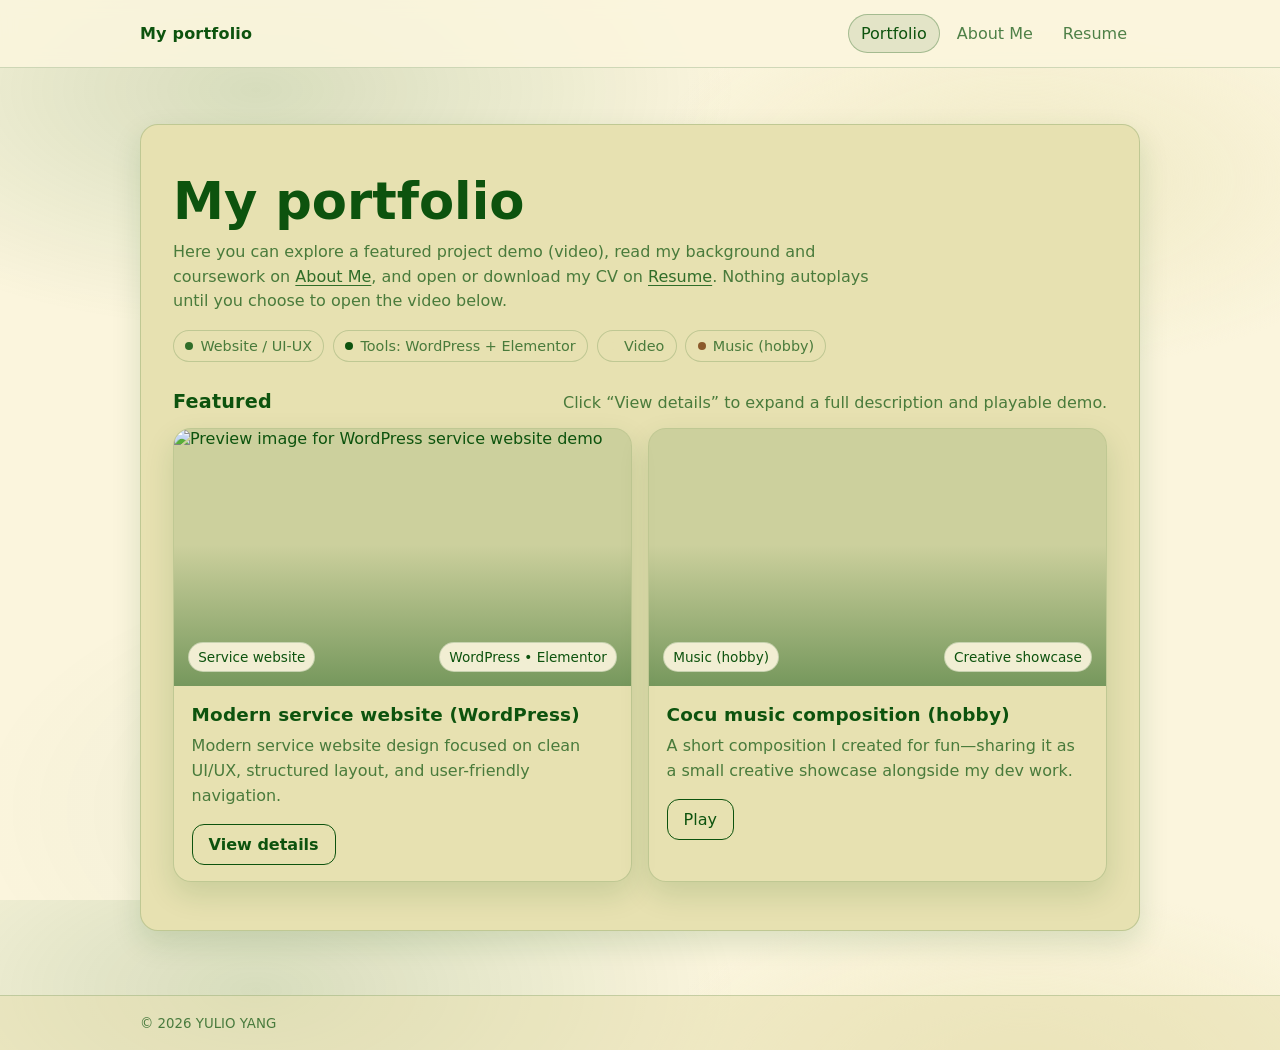
==== commit 572e65d7: "change color theme, add favicon" ====
--- a/index.html
+++ b/index.html
@@ -4,6 +4,8 @@
     <meta charset="UTF-8" />
     <meta name="viewport" content="width=device-width, initial-scale=1.0" />
     <title>My portfolio</title>
+    <link rel="icon" href="./assets/favicon.svg" type="image/svg+xml" />
+    <link rel="icon" href="./assets/favicon.png" type="image/png" />
     <link rel="stylesheet" href="./styles.css" />
   </head>
   <body>
--- a/styles.css
+++ b/styles.css
@@ -1,10 +1,18 @@
 :root{
-  --bg: #0b1220;
-  --panel: rgba(255, 255, 255, 0.06);
-  --text: #eaf0ff;
-  --muted: rgba(234, 240, 255, 0.75);
-  --border: rgba(255, 255, 255, 0.12);
-  --shadow: 0 12px 30px rgba(0, 0, 0, 0.35);
+  --cream: #FBF5DD;
+  --sand: #E7E1B1;
+  --green: #306D29;
+  --green-dark: #0D530E;
+
+  --bg: var(--cream);
+  --panel: var(--sand);
+  --text: var(--green-dark);
+  --muted: rgba(13, 83, 14, 0.72);
+  --border: rgba(13, 83, 14, 0.18);
+  --accent: var(--green);
+  --shadow: 0 12px 30px rgba(13, 83, 14, 0.14);
+  --surface: rgba(231, 225, 177, 0.65);
+  --surface-strong: #E7E1B1;
 }
 
 *{ box-sizing: border-box; }
@@ -16,9 +24,9 @@
   font-family: ui-sans-serif, system-ui, -apple-system, Segoe UI, Roboto, Arial, "Noto Sans", "Liberation Sans", sans-serif;
   color: var(--text);
   background:
-    radial-gradient(800px 400px at 20% 10%, rgba(110, 168, 254, 0.25), transparent 60%),
-    radial-gradient(700px 350px at 80% 20%, rgba(167, 139, 250, 0.22), transparent 55%),
-    radial-gradient(900px 450px at 40% 90%, rgba(34, 197, 94, 0.12), transparent 60%),
+    radial-gradient(800px 400px at 20% 10%, rgba(48, 109, 41, 0.18), transparent 60%),
+    radial-gradient(700px 350px at 80% 20%, rgba(231, 225, 177, 0.55), transparent 55%),
+    radial-gradient(900px 450px at 40% 90%, rgba(13, 83, 14, 0.08), transparent 60%),
     var(--bg);
   padding-top: var(--header-offset, 76px);
 }
@@ -40,8 +48,8 @@
   left: 0;
   right: 0;
   z-index: 10;
-  backdrop-filter: blur(10px);
-  background: rgba(11, 18, 32, 0.65);
+  backdrop-filter: blur(8px);
+  background: rgba(251, 245, 221, 0.88);
   border-bottom: 1px solid var(--border);
   transform: translateY(0);
   transition: transform 220ms ease;
@@ -49,6 +57,13 @@
 
 .site-header.is-hidden{
   transform: translateY(-110%);
+}
+
+/* When the drawer is open, make header more solid */
+.nav-open .site-header{
+  background: rgba(251, 245, 221, 0.98);
+  backdrop-filter: none;
+  box-shadow: 0 14px 40px rgba(13, 83, 14, 0.18);
 }
 
 .nav{
@@ -66,24 +81,32 @@
   width: 44px;
   height: 40px;
   border-radius: 12px;
-  border: 1px solid rgba(255, 255, 255, 0.14);
-  background: rgba(255, 255, 255, 0.04);
+  border: 1px solid var(--border);
+  background: var(--surface);
   color: var(--text);
   padding: 0;
+  position: relative;
+  z-index: 12;
+  backdrop-filter: none;
 }
 
 .nav-toggle:hover,
 .nav-toggle:focus-visible{
-  border-color: rgba(255, 255, 255, 0.22);
-  background: rgba(255, 255, 255, 0.06);
+  border-color: rgba(13, 83, 14, 0.28);
+  background: rgba(231, 225, 177, 0.85);
   outline: none;
+}
+
+.nav-open .nav-toggle{
+  background: rgba(231, 225, 177, 0.95);
+  border-color: rgba(13, 83, 14, 0.28);
 }
 
 .nav-toggle-bars{
   display: inline-block;
   width: 18px;
   height: 2px;
-  background: rgba(234, 240, 255, 0.9);
+  background: var(--green-dark);
   border-radius: 999px;
   position: relative;
   transition: background 180ms ease, transform 180ms ease;
@@ -96,7 +119,7 @@
   left: 0;
   width: 18px;
   height: 2px;
-  background: rgba(234, 240, 255, 0.9);
+  background: var(--green-dark);
   border-radius: 999px;
   transition: transform 180ms ease, top 180ms ease, opacity 180ms ease;
 }
@@ -123,7 +146,7 @@
   width: min(1000px, calc(100% - 2rem));
   margin: 0 auto 0.75rem;
   border: 1px solid var(--border);
-  background: rgba(11, 18, 32, 0.75);
+  background: rgba(251, 245, 221, 0.96);
   border-radius: 16px;
   padding: 0.6rem;
   display: none;
@@ -139,8 +162,8 @@
 .nav-backdrop{
   position: fixed;
   inset: 0;
-  background: rgba(0, 0, 0, 0.45);
-  backdrop-filter: blur(2px);
+  background: rgba(13, 83, 14, 0.45);
+  backdrop-filter: none;
   display: none;
 }
 
@@ -148,6 +171,13 @@
   display: none !important;
 }
 
+/* Dim the page content behind the drawer */
+.nav-open main,
+.nav-open .site-footer{
+  opacity: 0.5;
+  transition: opacity 180ms ease;
+}
+
 .nav-mobile-link{
   display: flex;
   padding: 0.75rem 0.85rem;
@@ -159,15 +189,15 @@
 .nav-mobile-link:hover,
 .nav-mobile-link:focus-visible{
   color: var(--text);
-  border-color: rgba(255, 255, 255, 0.14);
-  background: rgba(255, 255, 255, 0.05);
+  border-color: var(--border);
+  background: var(--surface);
   outline: none;
 }
 
 .nav-mobile-link.is-active{
   color: var(--text);
-  border-color: rgba(255, 255, 255, 0.18);
-  background: rgba(255, 255, 255, 0.06);
+  border-color: rgba(48, 109, 41, 0.35);
+  background: rgba(48, 109, 41, 0.12);
 }
 
 .brand{
@@ -196,7 +226,7 @@
 .nav-links a:focus-visible{
   color: var(--text);
   border-color: var(--border);
-  background: rgba(255, 255, 255, 0.06);
+  background: rgba(48, 109, 41, 0.1);
   outline: none;
 }
 
@@ -218,7 +248,7 @@
 .section{
   margin-top: 1.25rem;
   padding: 1.25rem 1.5rem;
-  background: rgba(255, 255, 255, 0.04);
+  background: var(--surface);
   border: 1px solid var(--border);
   border-radius: 16px;
 }
@@ -246,8 +276,8 @@
   padding: 12px 20px;
   border-radius: 10px;
   text-decoration: none;
-  background: #ffffff;
-  color: #111111;
+  background: var(--green-dark);
+  color: var(--cream);
   font-weight: 600;
   transition: 0.3s ease;
 }
@@ -259,8 +289,8 @@
 
 .btn-outline {
   background: transparent;
-  border: 1px solid #ffffff;
-  color: #ffffff;
+  border: 1px solid var(--green-dark);
+  color: var(--green-dark);
 }
 
 /* About page layout */
@@ -290,7 +320,7 @@
   padding: 0.45rem 0.7rem;
   border-radius: 999px;
   border: 1px solid var(--border);
-  background: rgba(255, 255, 255, 0.05);
+  background: var(--surface);
   color: var(--muted);
   font-size: 0.9rem;
 }
@@ -305,7 +335,7 @@
   padding: 1rem 1rem;
   border-radius: 14px;
   border: 1px solid var(--border);
-  background: rgba(255, 255, 255, 0.035);
+  background: var(--surface);
 }
 
 .about-section h2{
@@ -329,7 +359,7 @@
 .radar-card{
   border-radius: 16px;
   border: 1px solid var(--border);
-  background: rgba(255, 255, 255, 0.04);
+  background: var(--surface);
   padding: 1rem 1rem;
 }
 
@@ -359,28 +389,28 @@
 .radar-grid polygon,
 .radar-grid line{
   fill: none;
-  stroke: rgba(255, 255, 255, 0.14);
+  stroke: rgba(13, 83, 14, 0.2);
   stroke-width: 1;
 }
 
 .radar-area{
-  fill: rgba(110, 168, 254, 0.25);
-  stroke: rgba(110, 168, 254, 0.55);
+  fill: rgba(48, 109, 41, 0.22);
+  stroke: rgba(48, 109, 41, 0.55);
   stroke-width: 1.5;
 }
 
 .radar-line{
   fill: none;
-  stroke: rgba(167, 139, 250, 0.7);
+  stroke: rgba(13, 83, 14, 0.65);
   stroke-width: 1.5;
 }
 
 .radar-label{
   position: absolute;
   font-size: 0.78rem;
-  color: rgba(234, 240, 255, 0.9);
-  background: rgba(11, 18, 32, 0.55);
-  border: 1px solid rgba(255, 255, 255, 0.12);
+  color: var(--text);
+  background: rgba(251, 245, 221, 0.92);
+  border: 1px solid var(--border);
   padding: 0.25rem 0.45rem;
   border-radius: 999px;
   backdrop-filter: blur(8px);
@@ -406,14 +436,14 @@
   gap: 0.75rem;
   padding: 0.45rem 0.6rem;
   border-radius: 12px;
-  border: 1px solid rgba(255, 255, 255, 0.10);
-  background: rgba(255, 255, 255, 0.03);
+  border: 1px solid var(--border);
+  background: rgba(231, 225, 177, 0.5);
   color: var(--muted);
   font-size: 0.9rem;
 }
 
 .legend-k{
-  color: rgba(234, 240, 255, 0.9);
+  color: var(--text);
 }
 
 .legend-v{
@@ -441,8 +471,8 @@
 
 .edu-card{
   border-radius: 16px;
-  border: 1px solid rgba(255, 255, 255, 0.12);
-  background: rgba(255, 255, 255, 0.03);
+  border: 1px solid var(--border);
+  background: rgba(231, 225, 177, 0.5);
   box-shadow: var(--shadow);
   padding: 1rem 1rem;
 }
@@ -469,11 +499,11 @@
   min-width: 140px;
   border-radius: 999px;
   padding: 0.6rem 0.85rem;
-  border: 1px solid rgba(255, 255, 255, 0.16);
+  border: 1px solid var(--border);
   background:
-    radial-gradient(180px 90px at 30% 30%, rgba(110, 168, 254, 0.25), transparent 60%),
-    radial-gradient(180px 90px at 70% 70%, rgba(167, 139, 250, 0.20), transparent 60%),
-    rgba(255, 255, 255, 0.04);
+    radial-gradient(180px 90px at 30% 30%, rgba(48, 109, 41, 0.2), transparent 60%),
+    radial-gradient(180px 90px at 70% 70%, rgba(231, 225, 177, 0.65), transparent 60%),
+    var(--surface);
 }
 
 .edu-badge-k{
@@ -495,8 +525,8 @@
 
 .course-group{
   border-radius: 14px;
-  border: 1px solid rgba(255, 255, 255, 0.10);
-  background: rgba(255, 255, 255, 0.02);
+  border: 1px solid var(--border);
+  background: rgba(231, 225, 177, 0.4);
   padding: 0.8rem 0.85rem;
 }
 
@@ -525,8 +555,8 @@
 
 .skill-col{
   border-radius: 14px;
-  border: 1px solid rgba(255, 255, 255, 0.10);
-  background: rgba(255, 255, 255, 0.02);
+  border: 1px solid var(--border);
+  background: rgba(231, 225, 177, 0.4);
   padding: 0.85rem 0.85rem;
 }
 
@@ -546,16 +576,16 @@
   align-items: center;
   padding: 0.35rem 0.55rem;
   border-radius: 999px;
-  border: 1px solid rgba(255, 255, 255, 0.12);
-  background: rgba(255, 255, 255, 0.04);
+  border: 1px solid var(--border);
+  background: var(--surface);
   color: var(--muted);
   font-size: 0.85rem;
 }
 
 .nav-links a.is-active{
   color: var(--text);
-  border-color: rgba(255, 255, 255, 0.18);
-  background: rgba(255, 255, 255, 0.06);
+  border-color: rgba(48, 109, 41, 0.35);
+  background: rgba(48, 109, 41, 0.12);
 }
 
 .portfolio-item{
@@ -578,7 +608,7 @@
   border-radius: 14px;
   overflow: hidden;
   border: 1px solid var(--border);
-  background: rgba(0, 0, 0, 0.25);
+  background: rgba(13, 83, 14, 0.1);
   box-shadow: var(--shadow);
 }
 
@@ -603,14 +633,14 @@
 }
 
 .site-intro-lead a{
-  color: rgba(167, 200, 255, 0.95);
+  color: var(--green);
   text-decoration: underline;
   text-underline-offset: 3px;
 }
 
 .site-intro-lead a:hover,
 .site-intro-lead a:focus-visible{
-  color: #eaf0ff;
+  color: var(--text);
   outline: none;
 }
 
@@ -682,8 +712,8 @@
 
 .work-card{
   border-radius: 18px;
-  border: 1px solid rgba(255, 255, 255, 0.12);
-  background: rgba(255, 255, 255, 0.03);
+  border: 1px solid var(--border);
+  background: rgba(231, 225, 177, 0.5);
   overflow: hidden;
   box-shadow: var(--shadow);
 }
@@ -693,7 +723,7 @@
   border-radius: 0;
   border: 0;
   box-shadow: none;
-  background: rgba(0, 0, 0, 0.28);
+  background: rgba(13, 83, 14, 0.12);
 }
 
 .work-thumb,
@@ -707,7 +737,7 @@
 .work-preview-overlay{
   position: absolute;
   inset: 0;
-  background: linear-gradient(to top, rgba(0,0,0,0.55), rgba(0,0,0,0.0) 55%);
+  background: linear-gradient(to top, rgba(13, 83, 14, 0.45), rgba(13, 83, 14, 0) 55%);
   display: flex;
   align-items: flex-end;
   justify-content: space-between;
@@ -719,9 +749,9 @@
   display: inline-flex;
   padding: 0.35rem 0.55rem;
   border-radius: 999px;
-  border: 1px solid rgba(255, 255, 255, 0.16);
-  background: rgba(11, 18, 32, 0.55);
-  color: rgba(234, 240, 255, 0.92);
+  border: 1px solid var(--border);
+  background: rgba(251, 245, 221, 0.92);
+  color: var(--text);
   font-size: 0.85rem;
   backdrop-filter: blur(8px);
 }
@@ -732,9 +762,9 @@
   gap: 0.5rem;
   padding: 0.35rem 0.55rem;
   border-radius: 999px;
-  border: 1px solid rgba(255, 255, 255, 0.16);
-  background: rgba(11, 18, 32, 0.55);
-  color: rgba(234, 240, 255, 0.92);
+  border: 1px solid var(--border);
+  background: rgba(251, 245, 221, 0.92);
+  color: var(--text);
   font-size: 0.85rem;
   backdrop-filter: blur(8px);
 }
@@ -752,8 +782,8 @@
   gap: 0.45rem;
   padding: 0.45rem 0.7rem;
   border-radius: 999px;
-  border: 1px solid rgba(255, 255, 255, 0.14);
-  background: rgba(255, 255, 255, 0.035);
+  border: 1px solid var(--border);
+  background: var(--surface);
   color: var(--muted);
   font-size: 0.9rem;
 }
@@ -762,19 +792,19 @@
   width: 8px;
   height: 8px;
   border-radius: 999px;
-  background: rgba(110, 168, 254, 0.85);
-}
-
-.category-dot.purple{ background: rgba(167, 139, 250, 0.85); }
-.category-dot.green{ background: rgba(34, 197, 94, 0.75); }
-.category-dot.orange{ background: rgba(251, 146, 60, 0.85); }
+  background: var(--green);
+}
+
+.category-dot.purple{ background: var(--green-dark); }
+.category-dot.green{ background: var(--sand); }
+.category-dot.orange{ background: #8b5a2b; }
 
 .work-link{
   color: inherit;
 }
 
 .work-link:focus-visible{
-  outline: 2px solid rgba(110, 168, 254, 0.7);
+  outline: 2px solid rgba(48, 109, 41, 0.55);
   outline-offset: 3px;
   border-radius: 14px;
 }
@@ -825,8 +855,8 @@
   margin-top: 1rem;
   padding: 1.25rem 1.25rem;
   border-radius: 16px;
-  border: 1px solid rgba(255, 255, 255, 0.12);
-  background: rgba(255, 255, 255, 0.03);
+  border: 1px solid var(--border);
+  background: rgba(231, 225, 177, 0.5);
 }
 
 .detail-block h2{
@@ -844,7 +874,7 @@
 
 .hashes{
   margin-top: 0.75rem;
-  color: rgba(234, 240, 255, 0.85);
+  color: var(--muted);
   font-size: 0.95rem;
 }
 
@@ -879,7 +909,7 @@
 .work-details{
   margin-top: 1rem;
   padding-top: 1rem;
-  border-top: 1px solid rgba(255, 255, 255, 0.10);
+  border-top: 1px solid var(--border);
 }
 
 .details-grid{
@@ -912,7 +942,7 @@
 
 .site-footer{
   border-top: 1px solid var(--border);
-  background: rgba(11, 18, 32, 0.5);
+  background: rgba(231, 225, 177, 0.55);
 }
 
 .site-footer small{
@@ -985,7 +1015,9 @@
     gap: 0.25rem;
     transform: translateX(-110%);
     transition: transform 220ms ease;
-    box-shadow: 0 20px 50px rgba(0,0,0,0.55);
+    box-shadow: 0 20px 50px rgba(13, 83, 14, 0.22);
+    background: rgba(251, 245, 221, 0.98);
+    backdrop-filter: none;
   }
 
   .nav-open .nav-mobile:not([hidden]){
